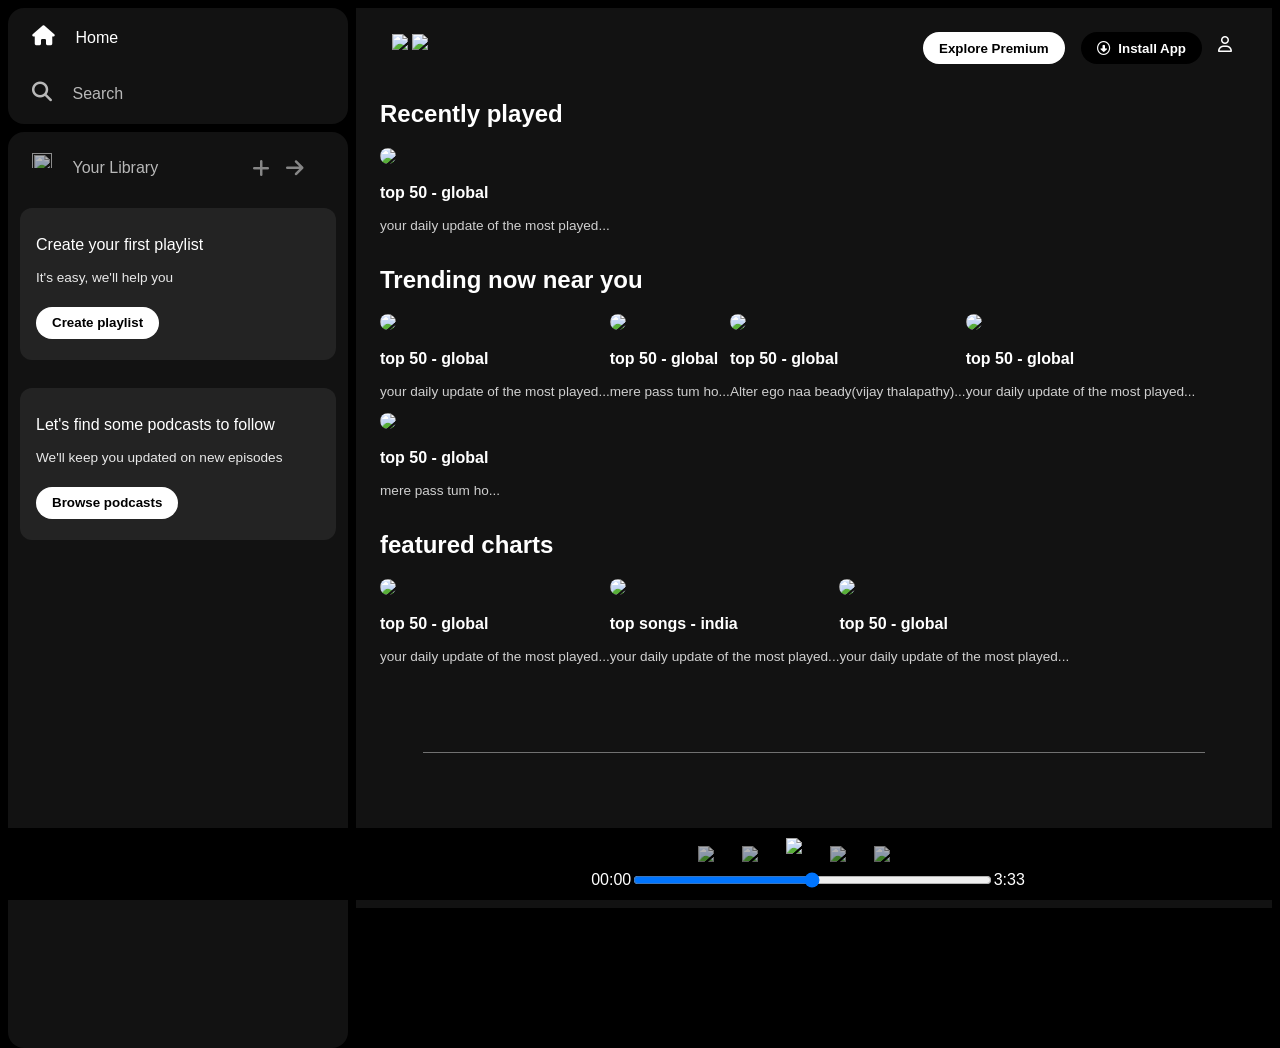
==== index.html @ c0b238bf "Rename inde.html to index.html" ====
<!DOCTYPE html>
<html lang="en">
<head>
    <meta charset="UTF-8">
    <meta name="viewport" content="width=device-width, initial-scale=1.0">
    <link rel="preconnect" href="https://fonts.googleapis.com">
<link rel="preconnect" href="https://fonts.gstatic.com" crossorigin>
<link href="https://fonts.googleapis.com/css2?family=Montserrat:wght@300;400;500;600;700&display=swap" rel="stylesheet">
<link rel="stylesheet" href="style.css">
    <title>spotify-web player:everyone</title>
    <link rel="stylesheet"
href="https://cdnjs.cloudflare.com/ajax/libs/font-awesome/6.5.1/css/all.min.css">
</head>
<body>
    <div class="main">

    <div class="sidebar">
        <div class="nav">

            <div class="nav-option" style="opacity: 1;">
                <i class="fa-solid fa-house"></i>
                <a href="#">Home</a>
            </div>

            <div class="nav-option">
                <i class="fa-solid fa-magnifying-glass"></i>
                <a href="#">Search</a>
            </div>

        </div>

        <div class="library">
            <div class="options">

                <div class="lib-option nav-option">
                    <img src="./assets/library_icon.png">
                    <a href="#">Your Library</a>
                </div>

                <div class="icons">
                    <i class="fa-solid fa-plus"></i>
                    <i class="fa-solid fa-arrow-right"></i>
                </div>

            </div>
            <div class="lib-box">

    <div class="box">
        <p class="box-p1">Create your first playlist</p>
        <p class="box-p2">It's easy, we'll help you</p>
        <button class="badge">Create playlist</button>
    </div>

    <div class="box">
        <p class="box-p1">Let's find some podcasts to follow</p>
        <p class="box-p2">We'll keep you updated on new episodes</p>
        <button class="badge">Browse podcasts</button>
    </div>

</div>
</div>
</div>
   <div class="main-content">

    <div class="sticky-nav">

        <div class="sticky-nav-icons">
            <img src="./assets/backward_icon.png">
            <img src="./assets/forward_icon.png" class="hide">
        </div>

        <div class="sticky-nav-options">
            <button class="badge nav-item">Explore Premium</button>

            <button class="badge nav-item dark-badge">
                <i class="fa-regular fa-circle-down" style="margin-right: 5px;"></i>
                Install App
            </button>

            <i class="fa-regular fa-user nav-item"></i>
        </div>

    </div>

       <h2> Recently played</h2>
       <div class="card-container">
         <div class="cards">
            <img src="assets/card1img.jpeg" class="card-img">
            <p class="card-title">top 50 - global</p>
            <p class="card-info">your daily update of the most played...</p>
              
       </div>
    </div>
      <h2> Trending now near you</h2>
       <div class="card-container">
         <div class="cards">
            <img src="assets/card2img.jpeg" class="card-img">
            <p class="card-title">top 50 - global</p>
            <p class="card-info">your daily update of the most played...</p>
              
       </div>
          <div class="cards">
            <img src="assets/card3img.jpeg" class="card-img">
            <p class="card-title">top 50 - global</p>
            <p class="card-info">mere pass tum ho...</p>
              
       </div>
          <div class="cards">
            <img src="assets/card4img.jpeg" class="card-img">
            <p class="card-title">top 50 - global</p>
            <p class="card-info">Alter ego naa beady(vijay thalapathy)...</p>
              
       </div>
        <div class="cards">
            <img src="assets/card1img.jpeg" class="card-img">
            <p class="card-title">top 50 - global</p>
            <p class="card-info">your daily update of the most played...</p>
              
       </div>
          <div class="cards">
            <img src="assets/card3img.jpeg" class="card-img">
            <p class="card-title">top 50 - global</p>
            <p class="card-info">mere pass tum ho...</p>
              
       </div>
         
    </div>
      <h2> featured charts</h2>
       <div class="card-container">
         <div class="cards">
            <img src="assets/card5img.jpeg" class="card-img">
            <p class="card-title">top 50 - global</p>
            <p class="card-info">your daily update of the most played...</p>
              
       </div>
          <div class="cards">
            <img src="assets/card6img.jpeg" class="card-img">
            <p class="card-title">top songs - india</p>
            <p class="card-info">your daily update of the most played...</p>
              
       </div>
           <div class="cards">
            <img src="assets/card1img.jpeg" class="card-img">
            <p class="card-title">top 50 - global</p>
            <p class="card-info">your daily update of the most played...</p>
              
       </div>
        
    </div>
    <div class="footer">
        <div class="line"></div>
    </div>
 </div>

<div class="music-player">
    <div class="album"></div>
    <div class="player">
        <div class="player-controls">
            <img src="./assets/player_icon1.png" class="player-control-icon">
            <img src="./assets/player_icon2.png" class="player-control-icon">
            <img src="./assets/player_icon3.png" class="player-control-icon" style="opacity: 1;height: 2rem;">
            <img src="./assets/player_icon4.png" class="player-control-icon">
            <img src="./assets/player_icon5.png" class="player-control-icon">
        </div>
        <div class="playback-bar">
            <span class="curr-time">00:00</span>
            <input type="range" min="0" max="100" class="progress-bar" step="1">
            <span class="tot-time">3:33</span>
        </div>
    </div>
    <div class="music"></div>
</div>
        </div>
    
</body>
</html>
---- style.css ----
body {
    font-family: 'Monteserrat', sans-serif;
    margin: 0;
    background-color: #000;
    color: #fff;
    overflow: auto;
}
 .main {
    display: flex;
    height: 100vh;
    padding: 0.5rem;
 }

 .sidebar {
   background-color: #000;
   width: 340px;
   border-radius: 1rem;
   margin-right: 0.5rem;
 }

 .main-content {
   background-color: #121212;
   flex: 1;
   overflow: auto;
   padding: 0 1.5rem 0 1.5rem;
   overflow: auto;
 }

 .music-player {
   background-color:  black;
   position: fixed;
   bottom: 0;
   width: 100%;
   height: 72px;
 }

 a {
    text-decoration: none;
    color: #fff;
 }

 .nav {
    background-color: #121212;
    border-radius: 1rem;
    display: flex;
    flex-direction: column;
    justify-content: center;
    height: 100px;
    padding: 0.5rem 0.75rem;
 }

 .nav-option {
    line-height: 2.5rem;
    opacity: 0.7;
    padding: 0.5rem 0.75rem;
 }

 .nav-option:hover {
    opacity: 1;
 }

 .nav-option i {
    font-size: 1.25rem;

 }

 .nav-option a {
    font-size: 1rem;
    margin-left: 1rem;
 }

 .library {
    background-color: #121212;
    border-radius: 1rem;
    height: 100%;
    margin-top: 0.5rem;
    padding: 0.5rem 0.75rem;
 }

 .options {
    display: flex;
    justify-content: space-between;
    align-items: center;
 }

 .lib-option img {
    height: 1.25rem;
    width: 1.25rem;

 }

 .icons {
    font-size: 1.25rem;
    opacity: 0.7;
    margin-right: 1rem;
    display: flex;
 }

 .icons i {
    opacity: 0.7;
    margin-right: 1rem;  
 }

 .icons i:hover {
     opacity: 1;
 }

 .box {
    background-color: #232323;
    height: 8rem;
    border-radius: 0.75rem;
    margin: 0.75rem 0 1.75rem 0;
    padding: 0.75rem 1rem;
 }

 .box-pl {
    font-size: 1rem;
    font-weight: 500;
 }

 .box-p2 {
    font-size: 0.85rem;
    opacity: 0.9;
 }

 .badge {
    background-color: #fff;
    border: none;
    border-radius: 100px;
    padding: 0.25rem 1rem;
    font-weight: 700;
    margin-top: 0.5rem;
    height: 2rem;
    width: fit-content;
 }

 .dark-badge {
   background-color: #000;
   color: #fff;
 }

 .sticky-nav {
    position: sticky;
    top: 0;
    background-color: #121212;
    display: flex;
    justify-content: space-between;
    align-items: center;
    padding: 1rem 0 1rem 0;
    z-index: 10;
 }

 .sticky-nav-icons {
    margin-left: 0.75rem;
}

.sticky-nav-options {
    display: flex;
    justify-content: center;
    align-items: center;
}

.nav-item {
   margin-right: 1rem;
}

@media (max-width: 100px) {
   .hide{
      display: none;
   }
}

.card {
   border-radius: 0.5rem;
   padding: 1rem;
   display: flex;
    background-color: #232323;
     width: 150px;
     margin-left: 1.5rem;
     margin-top: 1rem;
    
}

.card-container {
   display: flex;
    flex-wrap: wrap;
   
     
   

}

.card-img {
   width: 50%;
   border-radius: 0.5rem;
   
}
    

.card-title {
   font-weight: 600;
}

.card-info {
   font-size: 0.85rem;
   opacity: 0.8;
}

.footer {
   height: 300px;
   display: flex;
   align-items: center;
   justify-content: center;

}

.line {
   width: 90%;
   height: 50%;
   border-top: 1px solid white;
   opacity: 0.4;

}

.music-player {
   display: flex;
   justify-content: space-between;
   align-items: center;

}

.album {
   width: 25%;
  
}

.player {
   width: 40%;
   
}

.controls {
   width: 25%;

}
  
.player-controls {
   display: flex;
   justify-content: center;
   align-items: center;

}
.player-control-icon {
   height: 1rem;
   margin-right: 1.75rem;
   opacity: 0.7;
}

.player-control-icon:hover {
   opacity: 1;

}

.playback-bar {
   display: flex;
   justify-content: center;
   align-items: center;
}

.progress-bar {
   width: 70%;
   cursor: pointer;

}
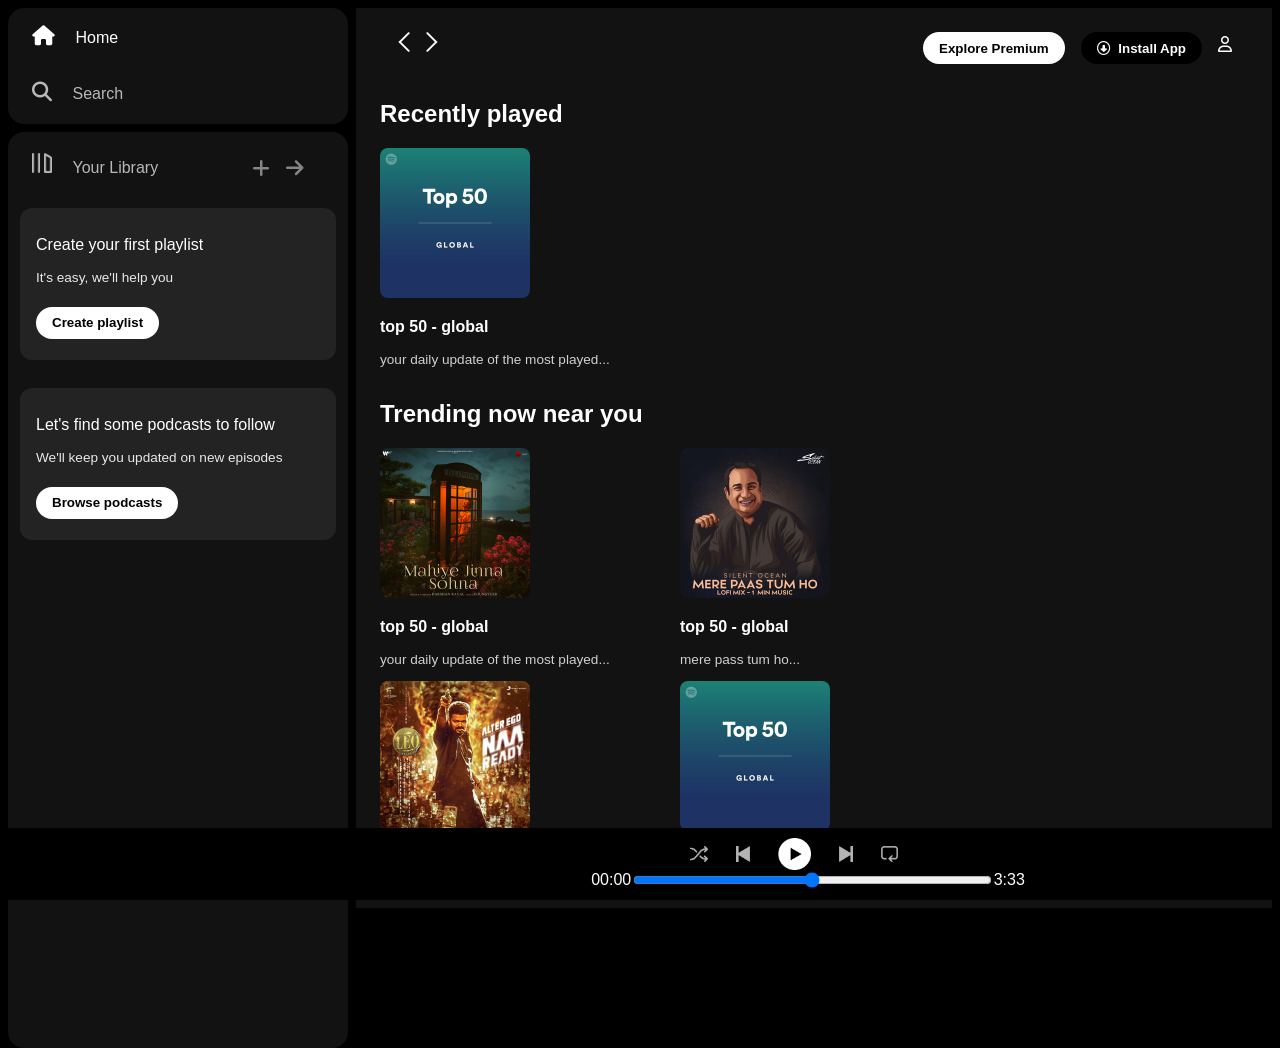
==== commit 028b457a: "Update index.html" ====
--- a/index.html
+++ b/index.html
@@ -1,6 +1,7 @@
 <!DOCTYPE html>
 <html lang="en">
 <head>
+    <meta name="viewport" content="width=device-width, initial-scale=1.0">
     <meta charset="UTF-8">
     <meta name="viewport" content="width=device-width, initial-scale=1.0">
     <link rel="preconnect" href="https://fonts.googleapis.com">
